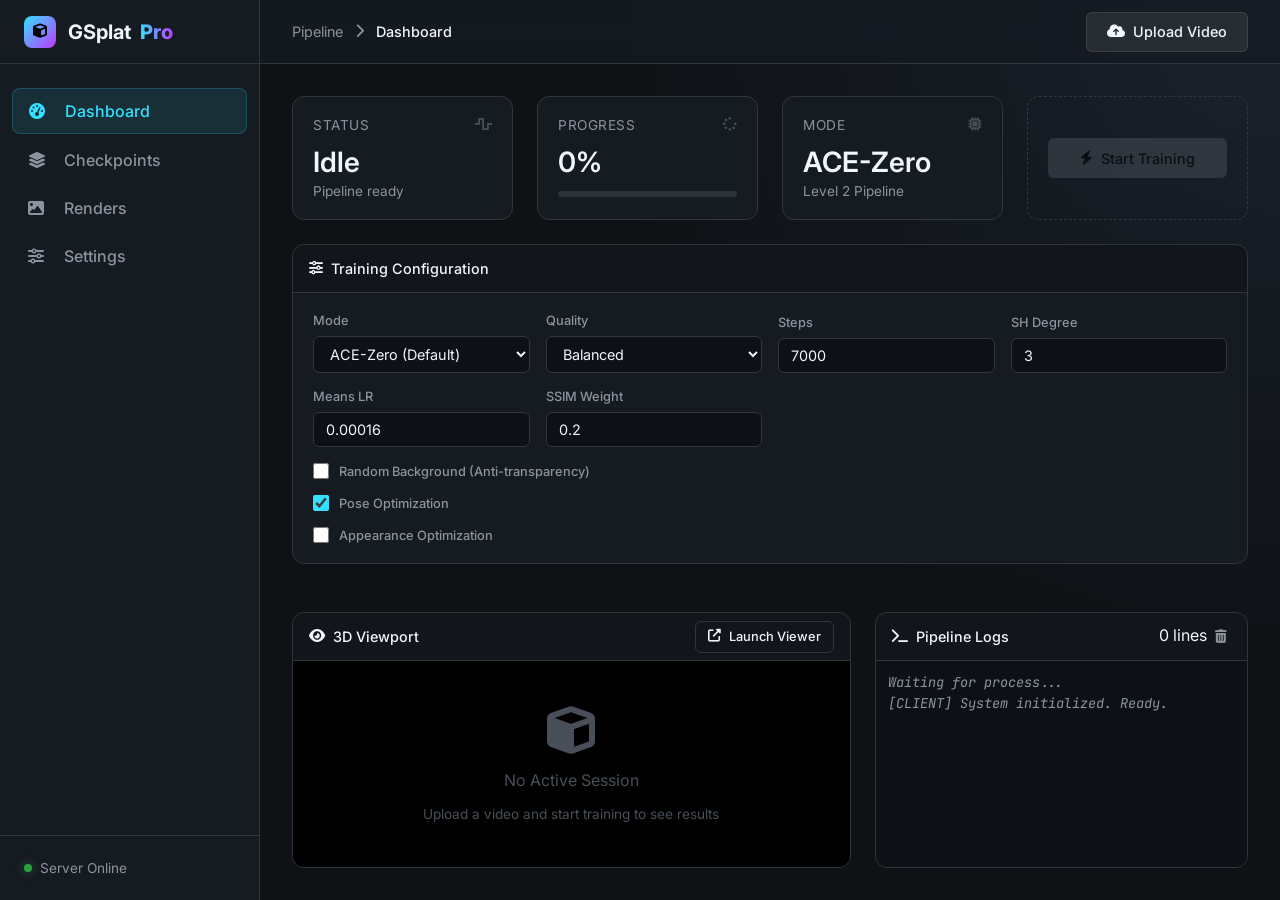
==== hypersplat/services/api/static/index.html @ ebabf1d0 "feat: add hypersplat beta genvs and dashboard" ====
<!DOCTYPE html>
<html lang="en">

<head>
    <meta charset="UTF-8">
    <meta name="viewport" content="width=device-width, initial-scale=1.0">
    <title>GSplat Pro | Advanced 3D Pipeline</title>

    <!-- Fonts -->
    <link rel="preconnect" href="https://fonts.googleapis.com">
    <link rel="preconnect" href="https://fonts.gstatic.com" crossorigin>
    <link
        href="https://fonts.googleapis.com/css2?family=Inter:wght@300;400;500;600;700&family=JetBrains+Mono:wght@400;500&display=swap"
        rel="stylesheet">

    <!-- Icons -->
    <link rel="stylesheet" href="https://cdnjs.cloudflare.com/ajax/libs/font-awesome/6.4.0/css/all.min.css">

    <!-- Styles -->
    <link rel="stylesheet" href="style.css">
    <link rel="stylesheet" href="style_settings.css">
</head>

<body>
    <div class="app-container">
        <!-- Sidebar Navigation -->
        <aside class="sidebar">
            <div class="brand">
                <div class="icon-wrapper">
                    <i class="fa-solid fa-cube"></i>
                </div>
                <span>GSplat <span class="highlight">Pro</span></span>
            </div>

            <nav class="nav-menu">
                <div class="nav-item active" data-tab="dashboard">
                    <i class="fa-solid fa-gauge-high"></i>
                    <span>Dashboard</span>
                </div>
                <div class="nav-item" data-tab="checkpoints">
                    <i class="fa-solid fa-layer-group"></i>
                    <span>Checkpoints</span>
                </div>
                <div class="nav-item" data-tab="renders">
                    <i class="fa-solid fa-image"></i>
                    <span>Renders</span>
                </div>
                <div class="nav-item" data-tab="settings">
                    <i class="fa-solid fa-sliders"></i>
                    <span>Settings</span>
                </div>
            </nav>

            <div class="sidebar-footer">
                <div class="server-status">
                    <div class="status-indicator online"></div>
                    <span>Server Online</span>
                </div>
            </div>
        </aside>

        <!-- Main Content -->
        <main class="main-content">
            <!-- Header -->
            <header class="top-bar">
                <div class="breadcrumbs">
                    <span class="crumb-root">Pipeline</span>
                    <i class="fa-solid fa-chevron-right"></i>
                    <span class="crumb-current activity-name">Dashboard</span>
                </div>
                <div class="actions">
                    <button id="upload-btn" class="btn btn-secondary">
                        <i class="fa-solid fa-cloud-arrow-up"></i> Upload Video
                    </button>
                    <input type="file" id="video-upload" hidden accept="video/*">
                </div>
            </header>

            <!-- Content Area -->
            <div class="content-wrapper">

                <!-- Status Cards -->
                <div class="kpi-grid">
                    <div class="kpi-card" id="status-card">
                        <div class="card-header">
                            <span class="label">Status</span>
                            <i class="fa-solid fa-wave-square icon"></i>
                        </div>
                        <div class="value" id="status-value">Idle</div>
                        <div class="subtext">Pipeline ready</div>
                    </div>

                    <div class="kpi-card">
                        <div class="card-header">
                            <span class="label">Progress</span>
                            <i class="fa-solid fa-spinner icon"></i>
                        </div>
                        <div class="value" id="progress-value">0%</div>
                        <div class="progress-bar-container">
                            <div class="progress-bar" id="progress-bar-fill"></div>
                        </div>
                    </div>

                    <div class="kpi-card">
                        <div class="card-header">
                            <span class="label">Mode</span>
                            <i class="fa-solid fa-microchip icon"></i>
                        </div>
                        <div class="value" id="mode-value">ACE-Zero</div>
                        <div class="subtext">Level 2 Pipeline</div>
                    </div>

                    <div class="kpi-card action-card">
                        <button id="train-btn" class="btn btn-primary full-width" disabled>
                            <i class="fa-solid fa-bolt"></i> Start Training
                        </button>
                        <button id="stop-btn" class="btn btn-danger full-width hidden">
                            <i class="fa-solid fa-stop"></i> Stop
                        </button>
                    </div>
                </div>

                <!-- Training Configuration Panel -->
                <div class="panel settings-panel">
                    <div class="panel-header">
                        <div class="title">
                            <i class="fa-solid fa-sliders"></i> Training Configuration
                        </div>
                    </div>
                    <div class="panel-body settings-grid">
                        <div class="form-group">
                            <label>Mode</label>
                            <select id="mode-select">
                                <option value="ace_zero">ACE-Zero (Default)</option>
                                <option value="simple">Simple</option>
                                <option value="chunked">Chunked</option>
                            </select>
                        </div>
                        <div class="form-group">
                            <label>Quality</label>
                            <select id="quality-mode">
                                <option value="fast">Fast</option>
                                <option value="balanced" selected>Balanced</option>
                                <option value="quality">Quality</option>
                            </select>
                        </div>
                        <div class="form-group">
                            <label>Steps</label>
                            <input type="number" id="max-steps" value="7000">
                        </div>
                        <div class="form-group">
                            <label>SH Degree</label>
                            <input type="number" id="sh-degree" value="3" min="0" max="4">
                        </div>
                        <div class="form-group">
                            <label>Means LR</label>
                            <input type="number" id="means-lr" value="0.00016" step="0.00001">
                        </div>
                        <div class="form-group">
                            <label>SSIM Weight</label>
                            <input type="number" id="ssim-lambda" value="0.2" step="0.1">
                        </div>
                        <div class="form-group full-width">
                            <label class="checkbox-label">
                                <input type="checkbox" id="random-bkgd"> Random Background (Anti-transparency)
                            </label>
                        </div>
                        <div class="form-group full-width">
                            <label class="checkbox-label">
                                <input type="checkbox" id="pose-opt" checked> Pose Optimization
                            </label>
                        </div>
                        <div class="form-group full-width">
                            <label class="checkbox-label">
                                <input type="checkbox" id="app-opt"> Appearance Optimization
                            </label>
                        </div>
                    </div>
                </div>

                <!-- Split View: Visualizer & Terminal -->
                <div class="split-view">
                    <!-- Visualizer -->
                    <div class="panel visualizer-panel">
                        <div class="panel-header">
                            <div class="title">
                                <i class="fa-solid fa-eye"></i> 3D Viewport
                            </div>
                            <div class="controls">
                                <button id="launch-viewer-btn" class="btn btn-sm btn-outline">
                                    <i class="fa-solid fa-external-link-alt"></i> Launch Viewer
                                </button>
                            </div>
                        </div>
                        <div class="panel-body video-container">
                            <div id="placeholder-view" class="placeholder">
                                <i class="fa-solid fa-cube fa-3x"></i>
                                <p>No Active Session</p>
                                <span class="hint">Upload a video and start training to see results</span>
                            </div>
                            <iframe id="viewer-frame" src="" frameborder="0" class="hidden"></iframe>
                        </div>
                    </div>

                    <!-- Terminal -->
                    <div class="panel terminal-panel">
                        <div class="panel-header">
                            <div class="title">
                                <i class="fa-solid fa-terminal"></i> Pipeline Logs
                            </div>
                            <div class="controls">
                                <span class="badge" id="log-count">0 lines</span>
                                <button id="clear-logs-btn" class="btn-icon" title="Clear Logs">
                                    <i class="fa-solid fa-trash-can"></i>
                                </button>
                            </div>
                        </div>
                        <div class="panel-body terminal-body" id="terminal-output">
                            <div class="log-line system">Waiting for process...</div>
                        </div>
                    </div>
                </div>

            </div>
        </main>
    </div>

    <!-- Scripts -->
    <script src="script.js"></script>
</body>

</html>
---- hypersplat/services/api/static/style.css ----
/* 
 * GSplat Pro Design System 
 * Theme: Premium Dark Mode with Neon Accents
 */

:root {
    /* Colors */
    --bg-dark: #0f1115;
    --bg-panel: #161b22;
    --bg-header: #161b22cc; /* Transparent for blur */
    
    --text-primary: #f0f6fc;
    --text-secondary: #8b949e;
    --text-muted: #484f58;

    --accent-primary: #33e0ff;  /* Cyan Neon */
    --accent-secondary: #bc3bff; /* Purple Neon */
    --accent-success: #2ea043;
    --accent-danger: #da3633;
    --accent-warning: #d29922;

    --border-color: #30363d;
    --border-highlight: #58a6ff;

    /* Metrics */
    --sidebar-width: 260px;
    --header-height: 64px;
    --border-radius: 12px;
    --transition-speed: 0.2s;
}

* {
    box-sizing: border-box;
    margin: 0;
    padding: 0;
}

body {
    font-family: 'Inter', system-ui, -apple-system, sans-serif;
    background-color: var(--bg-dark);
    color: var(--text-primary);
    overflow: hidden; /* App-like feel */
    height: 100vh;
}

/* Layout */
.app-container {
    display: flex;
    height: 100%;
}

/* Sidebar */
.sidebar {
    width: var(--sidebar-width);
    background-color: var(--bg-panel);
    border-right: 1px solid var(--border-color);
    display: flex;
    flex-direction: column;
    z-index: 10;
}

.brand {
    height: var(--header-height);
    display: flex;
    align-items: center;
    padding: 0 24px;
    font-weight: 700;
    font-size: 1.25rem;
    color: var(--text-primary);
    border-bottom: 1px solid var(--border-color);
}

.brand .icon-wrapper {
    width: 32px;
    height: 32px;
    background: linear-gradient(135deg, var(--accent-primary), var(--accent-secondary));
    border-radius: 8px;
    display: flex;
    align-items: center;
    justify-content: center;
    margin-right: 12px;
    color: #000;
    font-size: 0.9rem;
}

.brand .highlight {
    background: linear-gradient(90deg, var(--accent-primary), var(--accent-secondary));
    -webkit-background-clip: text;
    -webkit-text-fill-color: transparent;
    margin-left: 4px;
    font-weight: 800;
}

.nav-menu {
    padding: 24px 12px;
    flex: 1;
}

.nav-item {
    display: flex;
    align-items: center;
    padding: 12px 16px;
    border-radius: 8px;
    color: var(--text-secondary);
    cursor: pointer;
    transition: all var(--transition-speed);
    margin-bottom: 4px;
    font-weight: 500;
}

.nav-item i {
    width: 24px;
    margin-right: 12px;
}

.nav-item:hover {
    background-color: rgba(255, 255, 255, 0.04);
    color: var(--text-primary);
}

.nav-item.active {
    background: rgba(51, 224, 255, 0.1); /* Low opacity cyan */
    color: var(--accent-primary);
    border: 1px solid rgba(51, 224, 255, 0.2);
}

.sidebar-footer {
    padding: 24px;
    border-top: 1px solid var(--border-color);
}

.server-status {
    display: flex;
    align-items: center;
    font-size: 0.85rem;
    color: var(--text-secondary);
}

.status-indicator {
    width: 8px;
    height: 8px;
    border-radius: 50%;
    margin-right: 8px;
}

.status-indicator.online {
    background-color: var(--accent-success);
    box-shadow: 0 0 8px rgba(46, 160, 67, 0.5);
}

/* Main Content */
.main-content {
    flex: 1;
    display: flex;
    flex-direction: column;
    overflow: hidden;
    background: radial-gradient(circle at top right, #1a222c 0%, var(--bg-dark) 50%);
}

.top-bar {
    height: var(--header-height);
    display: flex;
    align-items: center;
    justify-content: space-between;
    padding: 0 32px;
    border-bottom: 1px solid var(--border-color);
    background-color: var(--bg-header);
    backdrop-filter: blur(12px);
}

.breadcrumbs {
    display: flex;
    align-items: center;
    gap: 12px;
    color: var(--text-secondary);
    font-size: 0.9rem;
}

.crumb-current {
    color: var(--text-primary);
    font-weight: 500;
}

.content-wrapper {
    flex: 1;
    padding: 32px;
    overflow-y: auto;
    display: flex;
    flex-direction: column;
    gap: 24px;
}

/* KPI Cards */
.kpi-grid {
    display: grid;
    grid-template-columns: repeat(4, 1fr);
    gap: 24px;
}

.kpi-card {
    background-color: var(--bg-panel);
    border: 1px solid var(--border-color);
    border-radius: var(--border-radius);
    padding: 20px;
    display: flex;
    flex-direction: column;
    position: relative;
    overflow: hidden;
}

.kpi-card::before {
    content: '';
    position: absolute;
    top: 0;
    left: 0;
    width: 100%;
    height: 2px;
    background: linear-gradient(90deg, var(--accent-primary), transparent);
    opacity: 0;
    transition: opacity 0.3s;
}

.kpi-card:hover::before {
    opacity: 1;
}

.card-header {
    display: flex;
    justify-content: space-between;
    align-items: center;
    margin-bottom: 12px;
    color: var(--text-secondary);
    font-size: 0.85rem;
    text-transform: uppercase;
    letter-spacing: 0.5px;
}

.card-header .icon {
    color: var(--text-muted);
}

.kpi-card .value {
    font-size: 1.75rem;
    font-weight: 600;
    color: var(--text-primary);
    margin-bottom: 4px;
}

.kpi-card .subtext {
    font-size: 0.85rem;
    color: var(--text-secondary);
}

.action-card {
    justify-content: center;
    align-items: center;
    border: 1px dashed var(--border-color);
    background: transparent;
}

/* Progress Bar */
.progress-bar-container {
    width: 100%;
    height: 6px;
    background-color: rgba(255, 255, 255, 0.1);
    border-radius: 3px;
    overflow: hidden;
    margin-top: 8px;
}

.progress-bar {
    height: 100%;
    background: linear-gradient(90deg, var(--accent-primary), var(--accent-secondary));
    width: 0%;
    transition: width 0.3s ease;
}

/* Split View */
.split-view {
    display: flex;
    flex: 1;
    gap: 24px;
    min-height: 0; /* Important for nested flex scroll */
}

.panel {
    background-color: var(--bg-panel);
    border: 1px solid var(--border-color);
    border-radius: var(--border-radius);
    display: flex;
    flex-direction: column;
    overflow: hidden;
}

.panel-header {
    height: 48px;
    padding: 0 16px;
    background-color: rgba(0, 0, 0, 0.2);
    border-bottom: 1px solid var(--border-color);
    display: flex;
    align-items: center;
    justify-content: space-between;
}

.panel-header .title {
    font-weight: 500;
    font-size: 0.9rem;
    display: flex;
    align-items: center;
    gap: 8px;
}

.panel-body {
    flex: 1;
    position: relative;
    overflow: hidden;
}

/* Visualizer Specifics */
.visualizer-panel {
    flex: 3;
}

.video-container {
    background-color: #000;
}

.placeholder {
    width: 100%;
    height: 100%;
    display: flex;
    flex-direction: column;
    align-items: center;
    justify-content: center;
    color: var(--text-muted);
    gap: 16px;
}

.placeholder .hint {
    font-size: 0.85rem;
    color: var(--text-muted);
}

iframe {
    width: 100%;
    height: 100%;
    border: none;
}

/* Terminal Specifics */
.terminal-panel {
    flex: 2;
    display: flex;
    flex-direction: column;
}

.terminal-body {
    background-color: #0d1117;
    padding: 12px;
    font-family: 'JetBrains Mono', monospace;
    font-size: 0.85rem;
    overflow-y: auto;
    color: #c9d1d9;
}

.log-line {
    margin-bottom: 2px;
    line-height: 1.4;
    word-break: break-all;
}

.log-line.system { color: var(--text-secondary); font-style: italic; }
.log-line.error { color: var(--accent-danger); }
.log-line.info { color: var(--accent-primary); }
.log-line.success { color: var(--accent-success); }

/* Buttons */
.btn {
    padding: 0 20px;
    height: 40px;
    border-radius: 6px;
    border: none;
    font-weight: 500;
    cursor: pointer;
    display: inline-flex;
    align-items: center;
    justify-content: center;
    gap: 8px;
    transition: all 0.2s;
    font-family: 'Inter', sans-serif;
    font-size: 0.9rem;
}

.btn-primary {
    background: linear-gradient(135deg, var(--accent-primary), #2aacff);
    color: #000;
    box-shadow: 0 4px 12px rgba(51, 224, 255, 0.3);
}

.btn-primary:hover:not(:disabled) {
    box-shadow: 0 6px 16px rgba(51, 224, 255, 0.4);
    transform: translateY(-1px);
}

.btn-primary:disabled {
    opacity: 0.5;
    cursor: not-allowed;
    background: var(--text-muted);
    box-shadow: none;
}

.btn-secondary {
    background-color: rgba(255, 255, 255, 0.08);
    color: var(--text-primary);
    border: 1px solid rgba(255, 255, 255, 0.1);
}

.btn-secondary:hover {
    background-color: rgba(255, 255, 255, 0.12);
}

.btn-outline {
    background: transparent;
    border: 1px solid var(--border-color);
    color: var(--text-primary);
}

.btn-outline:hover {
    border-color: var(--accent-primary);
    color: var(--accent-primary);
}

.btn-danger {
    background-color: rgba(218, 54, 51, 0.1);
    color: var(--accent-danger);
    border: 1px solid rgba(218, 54, 51, 0.3);
}

.btn-danger:hover {
    background-color: rgba(218, 54, 51, 0.2);
}

.btn-sm {
    height: 32px;
    font-size: 0.8rem;
    padding: 0 12px;
}

.btn-icon {
    background: transparent;
    border: none;
    color: var(--text-secondary);
    cursor: pointer;
    padding: 4px;
}

.btn-icon:hover {
    color: var(--text-primary);
}

.hidden {
    display: none !important;
}

.full-width {
    width: 100%;
}

/* Scrollbar */
::-webkit-scrollbar {
    width: 8px;
    height: 8px;
}

::-webkit-scrollbar-track {
    background: transparent;
}

::-webkit-scrollbar-thumb {
    background: #30363d;
    border-radius: 4px;
}

::-webkit-scrollbar-thumb:hover {
    background: #484f58;
}
---- hypersplat/services/api/static/style_settings.css ----
/* ... existing styles ... */

/* Settings Panel */
.settings-panel {
    margin-bottom: 24px;
    flex-shrink: 0;
}

.settings-grid {
    padding: 20px;
    display: grid;
    grid-template-columns: repeat(auto-fill, minmax(200px, 1fr));
    gap: 16px;
    align-items: end;
}

.form-group {
    display: flex;
    flex-direction: column;
    gap: 8px;
}

.form-group label {
    font-size: 0.8rem;
    color: var(--text-secondary);
    font-weight: 500;
}

.form-group input[type="number"],
.form-group input[type="text"],
.form-group select {
    background-color: #0d1117;
    border: 1px solid var(--border-color);
    border-radius: 6px;
    padding: 8px 12px;
    color: var(--text-primary);
    font-family: 'Inter', sans-serif;
    font-size: 0.9rem;
    width: 100%;
    outline: none;
    transition: border-color 0.2s;
}

.form-group input:focus,
.form-group select:focus {
    border-color: var(--accent-primary);
}

.form-group.full-width {
    grid-column: 1 / -1;
}

.checkbox-label {
    display: flex;
    align-items: center;
    gap: 10px;
    cursor: pointer;
    color: var(--text-primary);
    font-size: 0.9rem;
    user-select: none;
}

.checkbox-label input[type="checkbox"] {
    width: 16px;
    height: 16px;
    accent-color: var(--accent-primary);
    background-color: #0d1117;
    border: 1px solid var(--border-color);
    cursor: pointer;
}
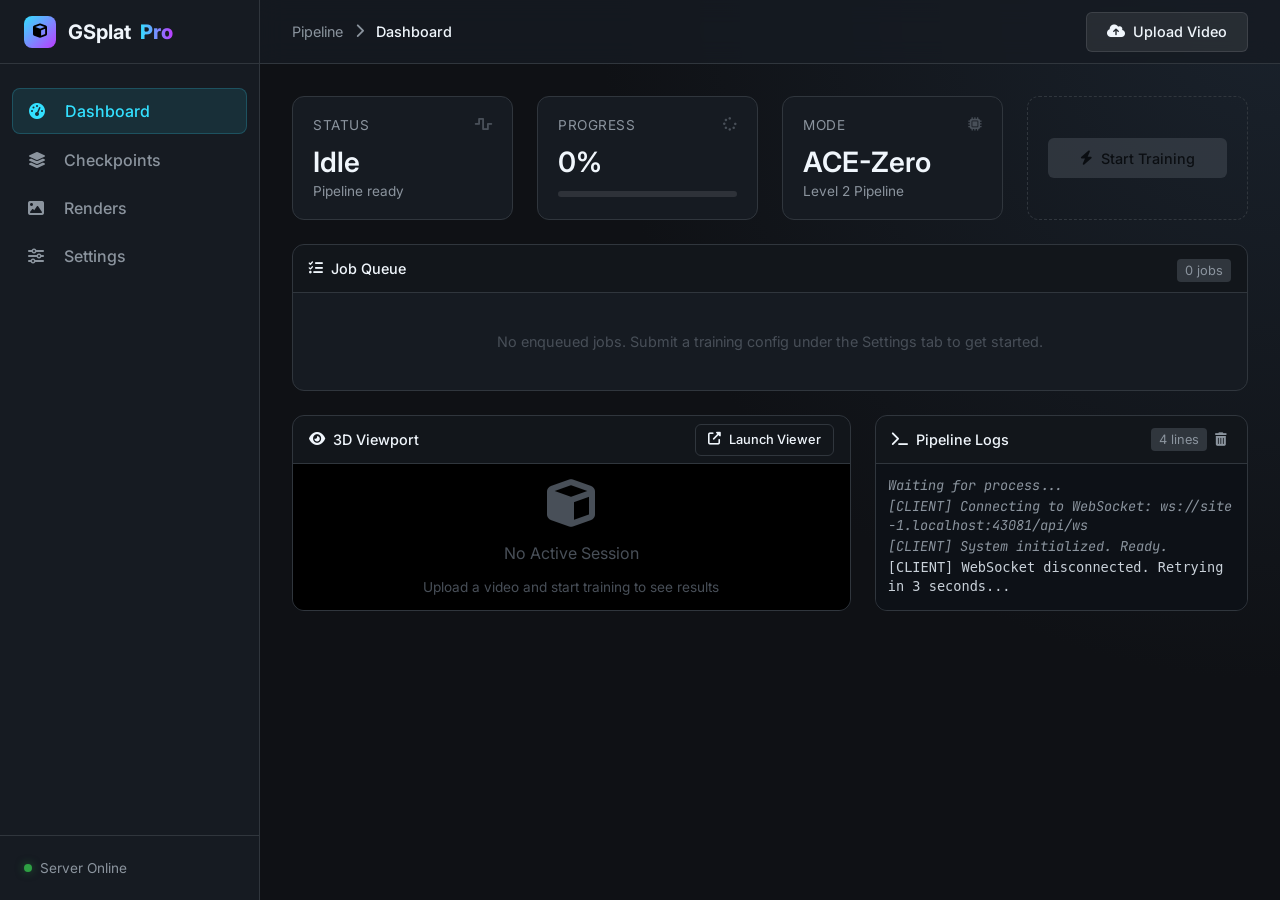
==== commit 902d11fc: "feat: optimize ACE Zero pipeline for pose refinement and set up novel view genration training piplin" ====
--- a/hypersplat/services/api/static/index.html
+++ b/hypersplat/services/api/static/index.html
@@ -79,144 +79,247 @@
             <!-- Content Area -->
             <div class="content-wrapper">
 
-                <!-- Status Cards -->
-                <div class="kpi-grid">
-                    <div class="kpi-card" id="status-card">
-                        <div class="card-header">
-                            <span class="label">Status</span>
-                            <i class="fa-solid fa-wave-square icon"></i>
-                        </div>
-                        <div class="value" id="status-value">Idle</div>
-                        <div class="subtext">Pipeline ready</div>
-                    </div>
-
-                    <div class="kpi-card">
-                        <div class="card-header">
-                            <span class="label">Progress</span>
-                            <i class="fa-solid fa-spinner icon"></i>
-                        </div>
-                        <div class="value" id="progress-value">0%</div>
-                        <div class="progress-bar-container">
-                            <div class="progress-bar" id="progress-bar-fill"></div>
-                        </div>
-                    </div>
-
-                    <div class="kpi-card">
-                        <div class="card-header">
-                            <span class="label">Mode</span>
-                            <i class="fa-solid fa-microchip icon"></i>
-                        </div>
-                        <div class="value" id="mode-value">ACE-Zero</div>
-                        <div class="subtext">Level 2 Pipeline</div>
-                    </div>
-
-                    <div class="kpi-card action-card">
-                        <button id="train-btn" class="btn btn-primary full-width" disabled>
-                            <i class="fa-solid fa-bolt"></i> Start Training
-                        </button>
-                        <button id="stop-btn" class="btn btn-danger full-width hidden">
-                            <i class="fa-solid fa-stop"></i> Stop
-                        </button>
-                    </div>
-                </div>
-
-                <!-- Training Configuration Panel -->
-                <div class="panel settings-panel">
-                    <div class="panel-header">
-                        <div class="title">
-                            <i class="fa-solid fa-sliders"></i> Training Configuration
-                        </div>
-                    </div>
-                    <div class="panel-body settings-grid">
-                        <div class="form-group">
-                            <label>Mode</label>
-                            <select id="mode-select">
-                                <option value="ace_zero">ACE-Zero (Default)</option>
-                                <option value="simple">Simple</option>
-                                <option value="chunked">Chunked</option>
-                            </select>
-                        </div>
-                        <div class="form-group">
-                            <label>Quality</label>
-                            <select id="quality-mode">
-                                <option value="fast">Fast</option>
-                                <option value="balanced" selected>Balanced</option>
-                                <option value="quality">Quality</option>
-                            </select>
-                        </div>
-                        <div class="form-group">
-                            <label>Steps</label>
-                            <input type="number" id="max-steps" value="7000">
-                        </div>
-                        <div class="form-group">
-                            <label>SH Degree</label>
-                            <input type="number" id="sh-degree" value="3" min="0" max="4">
-                        </div>
-                        <div class="form-group">
-                            <label>Means LR</label>
-                            <input type="number" id="means-lr" value="0.00016" step="0.00001">
-                        </div>
-                        <div class="form-group">
-                            <label>SSIM Weight</label>
-                            <input type="number" id="ssim-lambda" value="0.2" step="0.1">
-                        </div>
-                        <div class="form-group full-width">
-                            <label class="checkbox-label">
-                                <input type="checkbox" id="random-bkgd"> Random Background (Anti-transparency)
-                            </label>
-                        </div>
-                        <div class="form-group full-width">
-                            <label class="checkbox-label">
-                                <input type="checkbox" id="pose-opt" checked> Pose Optimization
-                            </label>
-                        </div>
-                        <div class="form-group full-width">
-                            <label class="checkbox-label">
-                                <input type="checkbox" id="app-opt"> Appearance Optimization
-                            </label>
-                        </div>
-                    </div>
-                </div>
-
-                <!-- Split View: Visualizer & Terminal -->
-                <div class="split-view">
-                    <!-- Visualizer -->
-                    <div class="panel visualizer-panel">
+                <!-- Dashboard Tab -->
+                <div id="tab-dashboard" class="tab-section">
+                    <!-- Status Cards -->
+                    <div class="kpi-grid">
+                        <div class="kpi-card" id="status-card">
+                            <div class="card-header">
+                                <span class="label">Status</span>
+                                <i class="fa-solid fa-wave-square icon"></i>
+                            </div>
+                            <div class="value" id="status-value">Idle</div>
+                            <div class="subtext">Pipeline ready</div>
+                        </div>
+
+                        <div class="kpi-card">
+                            <div class="card-header">
+                                <span class="label">Progress</span>
+                                <i class="fa-solid fa-spinner icon"></i>
+                            </div>
+                            <div class="value" id="progress-value">0%</div>
+                            <div class="progress-bar-container">
+                                <div class="progress-bar" id="progress-bar-fill"></div>
+                            </div>
+                        </div>
+
+                        <div class="kpi-card">
+                            <div class="card-header">
+                                <span class="label">Mode</span>
+                                <i class="fa-solid fa-microchip icon"></i>
+                            </div>
+                            <div class="value" id="mode-value">ACE-Zero</div>
+                            <div class="subtext">Level 2 Pipeline</div>
+                        </div>
+
+                        <div class="kpi-card action-card">
+                            <button id="train-btn" class="btn btn-primary full-width" disabled>
+                                <i class="fa-solid fa-bolt"></i> Start Training
+                            </button>
+                            <button id="stop-btn" class="btn btn-danger full-width hidden">
+                                <i class="fa-solid fa-stop"></i> Stop
+                            </button>
+                        </div>
+                    </div>
+
+                    <!-- Job Queue Panel -->
+                    <div class="panel queue-panel" style="margin-top: 24px;">
                         <div class="panel-header">
                             <div class="title">
-                                <i class="fa-solid fa-eye"></i> 3D Viewport
+                                <i class="fa-solid fa-list-check"></i> Job Queue
                             </div>
                             <div class="controls">
-                                <button id="launch-viewer-btn" class="btn btn-sm btn-outline">
-                                    <i class="fa-solid fa-external-link-alt"></i> Launch Viewer
-                                </button>
-                            </div>
-                        </div>
-                        <div class="panel-body video-container">
-                            <div id="placeholder-view" class="placeholder">
-                                <i class="fa-solid fa-cube fa-3x"></i>
-                                <p>No Active Session</p>
-                                <span class="hint">Upload a video and start training to see results</span>
-                            </div>
-                            <iframe id="viewer-frame" src="" frameborder="0" class="hidden"></iframe>
-                        </div>
-                    </div>
-
-                    <!-- Terminal -->
-                    <div class="panel terminal-panel">
+                                <span class="badge" id="queue-count">0 jobs</span>
+                            </div>
+                        </div>
+                        <div class="panel-body">
+                            <div class="queue-list" id="queue-list">
+                                <div class="queue-empty">
+                                    <p>No enqueued jobs. Submit a training config under the Settings tab to get started.</p>
+                                </div>
+                            </div>
+                        </div>
+                    </div>
+
+                    <!-- Split View: Visualizer & Terminal -->
+                    <div class="split-view" style="margin-top: 24px;">
+                        <!-- Visualizer -->
+                        <div class="panel visualizer-panel">
+                            <div class="panel-header">
+                                <div class="title">
+                                    <i class="fa-solid fa-eye"></i> 3D Viewport
+                                </div>
+                                <div class="controls">
+                                    <button id="launch-viewer-btn" class="btn btn-sm btn-outline">
+                                        <i class="fa-solid fa-external-link-alt"></i> Launch Viewer
+                                    </button>
+                                </div>
+                            </div>
+                            <div class="panel-body video-container">
+                                <div id="placeholder-view" class="placeholder">
+                                    <i class="fa-solid fa-cube fa-3x"></i>
+                                    <p>No Active Session</p>
+                                    <span class="hint">Upload a video and start training to see results</span>
+                                </div>
+                                <iframe id="viewer-frame" src="" frameborder="0" class="hidden"></iframe>
+                            </div>
+                        </div>
+
+                        <!-- Terminal -->
+                        <div class="panel terminal-panel">
+                            <div class="panel-header">
+                                <div class="title">
+                                    <i class="fa-solid fa-terminal"></i> Pipeline Logs
+                                </div>
+                                <div class="controls">
+                                    <span class="badge" id="log-count">0 lines</span>
+                                    <button id="clear-logs-btn" class="btn-icon" title="Clear Logs">
+                                        <i class="fa-solid fa-trash-can"></i>
+                                    </button>
+                                </div>
+                            </div>
+                            <div class="panel-body terminal-body" id="terminal-output">
+                                <div class="log-line system">Waiting for process...</div>
+                            </div>
+                        </div>
+                    </div>
+                </div>
+
+                <!-- Checkpoints Tab -->
+                <div id="tab-checkpoints" class="tab-section hidden">
+                    <div class="panel">
                         <div class="panel-header">
                             <div class="title">
-                                <i class="fa-solid fa-terminal"></i> Pipeline Logs
+                                <i class="fa-solid fa-layer-group"></i> Saved Checkpoints
                             </div>
                             <div class="controls">
-                                <span class="badge" id="log-count">0 lines</span>
-                                <button id="clear-logs-btn" class="btn-icon" title="Clear Logs">
-                                    <i class="fa-solid fa-trash-can"></i>
+                                <button id="refresh-checkpoints-btn" class="btn btn-sm btn-outline">
+                                    <i class="fa-solid fa-arrows-rotate"></i> Refresh
                                 </button>
                             </div>
                         </div>
-                        <div class="panel-body terminal-body" id="terminal-output">
-                            <div class="log-line system">Waiting for process...</div>
+                        <div class="panel-body" style="overflow-y: auto; padding: 16px;">
+                            <table class="data-table">
+                                <thead>
+                                    <tr>
+                                        <th>Name</th>
+                                        <th>Size</th>
+                                        <th>Relative Path</th>
+                                        <th style="text-align: right;">Actions</th>
+                                    </tr>
+                                </thead>
+                                <tbody id="checkpoints-list">
+                                    <tr>
+                                        <td colspan="4" class="text-center">Loading checkpoints...</td>
+                                    </tr>
+                                </tbody>
+                            </table>
+                        </div>
+                    </div>
+                </div>
+
+                <!-- Renders Tab -->
+                <div id="tab-renders" class="tab-section hidden">
+                    <div class="panel">
+                        <div class="panel-header">
+                            <div class="title">
+                                <i class="fa-solid fa-image"></i> Render Gallery
+                            </div>
+                            <div class="controls">
+                                <button id="refresh-renders-btn" class="btn btn-sm btn-outline">
+                                    <i class="fa-solid fa-arrows-rotate"></i> Refresh
+                                </button>
+                            </div>
+                        </div>
+                        <div class="panel-body" style="overflow-y: auto;">
+                            <div id="renders-grid" class="renders-grid">
+                                <div class="text-center" style="grid-column: 1 / -1; padding: 32px; color: var(--text-secondary);">
+                                    Loading renders...
+                                </div>
+                            </div>
+                        </div>
+                    </div>
+                </div>
+
+                <!-- Settings Tab -->
+                <div id="tab-settings" class="tab-section hidden">
+                    <!-- Training Configuration Panel -->
+                    <div class="panel settings-panel">
+                        <div class="panel-header">
+                            <div class="title">
+                                <i class="fa-solid fa-sliders"></i> Training Configuration
+                            </div>
+                        </div>
+                        <div class="panel-body settings-grid">
+                            <div class="form-group">
+                                <label>Mode</label>
+                                <select id="mode-select">
+                                    <option value="ace_zero">ACE-Zero (Default)</option>
+                                    <option value="simple">Simple</option>
+                                    <option value="chunked">Chunked</option>
+                                </select>
+                            </div>
+                            <div class="form-group">
+                                <label>Quality</label>
+                                <select id="quality-mode">
+                                    <option value="fast">Fast</option>
+                                    <option value="balanced" selected>Balanced</option>
+                                    <option value="quality">Quality</option>
+                                </select>
+                            </div>
+                            <div class="form-group">
+                                <label>Steps</label>
+                                <input type="number" id="max-steps" value="7000">
+                            </div>
+                            <div class="form-group row-group">
+                                <div class="col">
+                                    <label>FPS</label>
+                                    <input type="number" id="fps" value="2.0" step="0.5">
+                                </div>
+                                <div class="col">
+                                    <label>Downsample (Data Factor)</label>
+                                    <input type="number" id="data-factor" value="2" min="1" max="8">
+                                </div>
+                            </div>
+                            <div class="form-group">
+                                <label>Depth Model</label>
+                                <select id="depth-model">
+                                    <option value="depth_anything">Depth Anything (Default)</option>
+                                    <option value="zoedepth">ZoeDepth</option>
+                                </select>
+                            </div>
+                            <div class="form-group">
+                                <label>SH Degree</label>
+                                <input type="number" id="sh-degree" value="3" min="0" max="4">
+                            </div>
+                            <div class="form-group">
+                                <label>Means LR</label>
+                                <input type="number" id="means-lr" value="0.00016" step="0.00001">
+                            </div>
+                            <div class="form-group">
+                                <label>SSIM Weight</label>
+                                <input type="number" id="ssim-lambda" value="0.2" step="0.1">
+                            </div>
+                            <div class="form-group full-width">
+                                <label class="checkbox-label">
+                                    <input type="checkbox" id="random-bkgd"> Random Background (Anti-transparency)
+                                </label>
+                            </div>
+                            <div class="form-group full-width">
+                                <label class="checkbox-label">
+                                    <input type="checkbox" id="pose-opt" checked> Pose Optimization
+                                </label>
+                            </div>
+                            <div class="form-group full-width">
+                                <label class="checkbox-label">
+                                    <input type="checkbox" id="app-opt"> Appearance Optimization
+                                </label>
+                            </div>
+                            <div class="form-group full-width" style="border-top: 1px solid var(--border-color); padding-top: 12px; margin-top: 4px;">
+                                <label class="checkbox-label">
+                                    <input type="checkbox" id="skip-ace"> Skip Step 1 (Use Existing Poses)
+                                </label>
+                            </div>
                         </div>
                     </div>
                 </div>
--- a/hypersplat/services/api/static/style.css
+++ b/hypersplat/services/api/static/style.css
@@ -484,3 +484,189 @@
 ::-webkit-scrollbar-thumb:hover {
     background: #484f58;
 }
+
+/* Job Queue styling */
+.queue-panel {
+    background-color: var(--bg-panel);
+    border: 1px solid var(--border-color);
+    border-radius: var(--border-radius);
+    display: flex;
+    flex-direction: column;
+    overflow: hidden;
+}
+
+.queue-list {
+    display: flex;
+    flex-direction: column;
+    max-height: 220px;
+    overflow-y: auto;
+    padding: 16px;
+    gap: 8px;
+}
+
+.queue-empty {
+    padding: 24px;
+    text-align: center;
+    color: var(--text-muted);
+    font-size: 0.9rem;
+}
+
+.queue-item {
+    display: flex;
+    align-items: center;
+    justify-content: space-between;
+    padding: 12px 16px;
+    background-color: rgba(255, 255, 255, 0.02);
+    border: 1px solid var(--border-color);
+    border-radius: 6px;
+    cursor: pointer;
+    transition: all var(--transition-speed);
+}
+
+.queue-item:hover {
+    background-color: rgba(255, 255, 255, 0.05);
+    border-color: var(--text-muted);
+}
+
+.queue-item.active {
+    border-color: var(--accent-primary);
+    background-color: rgba(51, 224, 255, 0.05);
+}
+
+.queue-item-meta {
+    display: flex;
+    flex-direction: column;
+    gap: 4px;
+    flex: 1;
+}
+
+.queue-item-title {
+    font-size: 0.9rem;
+    font-weight: 500;
+    color: var(--text-primary);
+    display: flex;
+    align-items: center;
+    gap: 8px;
+}
+
+.queue-item-sub {
+    font-size: 0.8rem;
+    color: var(--text-secondary);
+    display: flex;
+    align-items: center;
+    gap: 12px;
+}
+
+.queue-item-actions {
+    display: flex;
+    align-items: center;
+    gap: 8px;
+}
+
+/* Badges */
+.badge-status {
+    padding: 4px 8px;
+    border-radius: 4px;
+    font-size: 0.75rem;
+    font-weight: 600;
+    text-transform: uppercase;
+}
+
+.badge-queued { background-color: rgba(139, 148, 158, 0.15); color: var(--text-secondary); }
+.badge-running { background-color: rgba(51, 224, 255, 0.15); color: var(--accent-primary); }
+.badge-processing { background-color: rgba(188, 59, 255, 0.15); color: var(--accent-secondary); }
+.badge-completed { background-color: rgba(46, 160, 67, 0.15); color: var(--accent-success); }
+.badge-failed { background-color: rgba(218, 54, 51, 0.15); color: var(--accent-danger); }
+.badge-cancelled { background-color: rgba(210, 153, 34, 0.15); color: var(--accent-warning); }
+
+.badge {
+    background-color: var(--border-color);
+    color: var(--text-secondary);
+    padding: 4px 8px;
+    border-radius: 4px;
+    font-size: 0.8rem;
+}
+
+/* Data Table for Checkpoints */
+.data-table {
+    width: 100%;
+    border-collapse: collapse;
+    font-size: 0.9rem;
+}
+
+.data-table th, 
+.data-table td {
+    padding: 12px 16px;
+    text-align: left;
+    border-bottom: 1px solid var(--border-color);
+}
+
+.data-table th {
+    background-color: rgba(0, 0, 0, 0.2);
+    color: var(--text-secondary);
+    font-weight: 600;
+}
+
+.data-table tbody tr:hover {
+    background-color: rgba(255, 255, 255, 0.02);
+}
+
+.data-table .text-center {
+    text-align: center;
+    padding: 32px;
+    color: var(--text-secondary);
+}
+
+/* Renders Grid */
+.renders-grid {
+    display: grid;
+    grid-template-columns: repeat(auto-fill, minmax(220px, 1fr));
+    gap: 20px;
+    padding: 16px;
+}
+
+.render-card {
+    background-color: rgba(255, 255, 255, 0.02);
+    border: 1px solid var(--border-color);
+    border-radius: 8px;
+    overflow: hidden;
+    transition: all var(--transition-speed);
+}
+
+.render-card:hover {
+    border-color: var(--accent-primary);
+    transform: translateY(-2px);
+}
+
+.render-img-wrapper {
+    aspect-ratio: 16/9;
+    background-color: #000;
+    overflow: hidden;
+    position: relative;
+}
+
+.render-img-wrapper img {
+    width: 100%;
+    height: 100%;
+    object-fit: cover;
+}
+
+.render-card-body {
+    padding: 12px;
+}
+
+.render-card-title {
+    font-size: 0.85rem;
+    font-weight: 500;
+    white-space: nowrap;
+    overflow: hidden;
+    text-overflow: ellipsis;
+    color: var(--text-primary);
+}
+
+.render-card-actions {
+    margin-top: 8px;
+    display: flex;
+    justify-content: flex-end;
+}
+
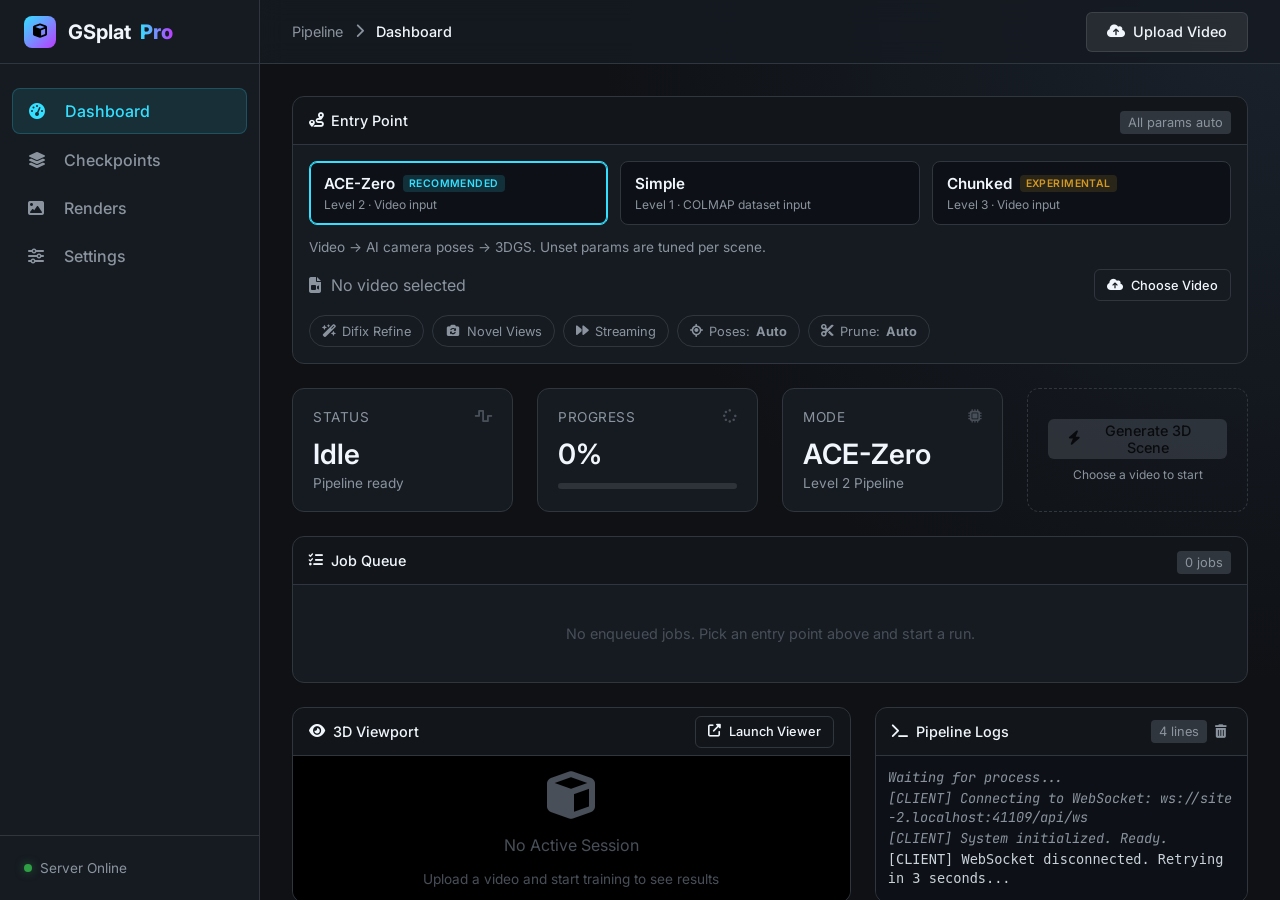
==== commit 039a8f61: "WIP baseline: stream pipeline, eval3d depth kernels, A/B harness Snapshot of uncommitted work before" ====
--- a/hypersplat/services/api/static/index.html
+++ b/hypersplat/services/api/static/index.html
@@ -81,6 +81,59 @@
 
                 <!-- Dashboard Tab -->
                 <div id="tab-dashboard" class="tab-section">
+                    <!-- Entry Point: one button per pipeline mode (from /api/info) -->
+                    <div class="panel entry-panel">
+                        <div class="panel-header">
+                            <div class="title">
+                                <i class="fa-solid fa-route"></i> Entry Point
+                            </div>
+                            <div class="controls">
+                                <span class="badge" id="auto-count" title="Params left unset are tuned per scene by the manager">All params auto</span>
+                            </div>
+                        </div>
+                        <div class="panel-body entry-body">
+                            <div class="mode-switch" id="mode-switch" role="radiogroup" aria-label="Pipeline mode">
+                                <!-- filled by script.js -->
+                            </div>
+                            <p class="mode-description" id="mode-description"></p>
+
+                            <div class="entry-input" id="video-input-row">
+                                <i class="fa-solid fa-file-video"></i>
+                                <span id="video-name" class="muted">No video selected</span>
+                                <button id="choose-video-btn" class="btn btn-sm btn-outline">
+                                    <i class="fa-solid fa-cloud-arrow-up"></i> Choose Video
+                                </button>
+                            </div>
+                            <div class="entry-input hidden" id="colmap-input-row">
+                                <i class="fa-solid fa-folder-open"></i>
+                                <input type="text" id="colmap-input" placeholder="/path/to/colmap_dataset (images/ + sparse/0)">
+                            </div>
+
+                            <div class="stage-toggles" id="stage-toggles">
+                                <button type="button" class="stage-btn" data-stage="difix" aria-pressed="false"
+                                    title="Closed-loop Difix refinement (--difix)">
+                                    <i class="fa-solid fa-wand-magic-sparkles"></i> Difix Refine
+                                </button>
+                                <button type="button" class="stage-btn" data-stage="use_zero123" aria-pressed="false"
+                                    title="GeNVS novel-view augmentation (--genvs)">
+                                    <i class="fa-solid fa-camera-rotate"></i> Novel Views
+                                </button>
+                                <button type="button" class="stage-btn" data-stage="streaming" aria-pressed="false"
+                                    title="Start 3DGS while poses are still being estimated (--streaming)">
+                                    <i class="fa-solid fa-forward"></i> Streaming
+                                </button>
+                                <button type="button" class="stage-btn tri" data-stage="skip_ace" data-state="auto"
+                                    title="Pose step: auto reuses existing poses when present">
+                                    <i class="fa-solid fa-location-crosshairs"></i> Poses: <b>Auto</b>
+                                </button>
+                                <button type="button" class="stage-btn tri" data-stage="prune" data-state="auto"
+                                    title="Floater pruning on the exported PLY (--prune / --no-prune)">
+                                    <i class="fa-solid fa-scissors"></i> Prune: <b>Auto</b>
+                                </button>
+                            </div>
+                        </div>
+                    </div>
+
                     <!-- Status Cards -->
                     <div class="kpi-grid">
                         <div class="kpi-card" id="status-card">
@@ -109,13 +162,14 @@
                                 <i class="fa-solid fa-microchip icon"></i>
                             </div>
                             <div class="value" id="mode-value">ACE-Zero</div>
-                            <div class="subtext">Level 2 Pipeline</div>
+                            <div class="subtext" id="mode-subtext">Level 2 Pipeline</div>
                         </div>
 
                         <div class="kpi-card action-card">
                             <button id="train-btn" class="btn btn-primary full-width" disabled>
-                                <i class="fa-solid fa-bolt"></i> Start Training
+                                <i class="fa-solid fa-bolt"></i> <span id="train-btn-label">Generate 3D Scene</span>
                             </button>
+                            <span class="action-hint" id="train-hint">Choose a video to start</span>
                             <button id="stop-btn" class="btn btn-danger full-width hidden">
                                 <i class="fa-solid fa-stop"></i> Stop
                             </button>
@@ -135,7 +189,7 @@
                         <div class="panel-body">
                             <div class="queue-list" id="queue-list">
                                 <div class="queue-empty">
-                                    <p>No enqueued jobs. Submit a training config under the Settings tab to get started.</p>
+                                    <p>No enqueued jobs. Pick an entry point above and start a run.</p>
                                 </div>
                             </div>
                         </div>
@@ -251,73 +305,103 @@
                             </div>
                         </div>
                         <div class="panel-body settings-grid">
-                            <div class="form-group">
-                                <label>Mode</label>
-                                <select id="mode-select">
-                                    <option value="ace_zero">ACE-Zero (Default)</option>
-                                    <option value="simple">Simple</option>
-                                    <option value="chunked">Chunked</option>
-                                </select>
-                            </div>
-                            <div class="form-group">
-                                <label>Quality</label>
-                                <select id="quality-mode">
+                            <p class="settings-note full-width">
+                                <i class="fa-solid fa-circle-info"></i>
+                                Leave a field on <b>Auto</b> (empty) to let the manager derive it from the video, poses and GPU.
+                                Anything you fill in is pinned and passed through as-is. Greyed-out fields don't apply to the selected entry point.
+                            </p>
+                            <div class="form-group" data-modes="ace_zero chunked">
+                                <label for="quality-mode">Pose Quality</label>
+                                <select id="quality-mode" data-key="quality_mode">
+                                    <option value="">Auto</option>
                                     <option value="fast">Fast</option>
-                                    <option value="balanced" selected>Balanced</option>
+                                    <option value="balanced">Balanced</option>
                                     <option value="quality">Quality</option>
                                 </select>
                             </div>
                             <div class="form-group">
-                                <label>Steps</label>
-                                <input type="number" id="max-steps" value="7000">
-                            </div>
-                            <div class="form-group row-group">
-                                <div class="col">
-                                    <label>FPS</label>
-                                    <input type="number" id="fps" value="2.0" step="0.5">
-                                </div>
-                                <div class="col">
-                                    <label>Downsample (Data Factor)</label>
-                                    <input type="number" id="data-factor" value="2" min="1" max="8">
-                                </div>
+                                <label for="max-steps">Steps</label>
+                                <input type="number" id="max-steps" data-key="max_steps" data-type="int" min="1" placeholder="auto">
+                            </div>
+                            <div class="form-group" data-modes="ace_zero chunked">
+                                <label for="fps">Extraction FPS</label>
+                                <input type="number" id="fps" data-key="fps" data-type="float" step="0.5" min="0.1" placeholder="auto">
                             </div>
                             <div class="form-group">
-                                <label>Depth Model</label>
-                                <select id="depth-model">
-                                    <option value="depth_anything">Depth Anything (Default)</option>
+                                <label for="data-factor">Downsample (Data Factor)</label>
+                                <input type="number" id="data-factor" data-key="data_factor" data-type="int" min="1" max="8" placeholder="auto">
+                            </div>
+                            <div class="form-group" data-modes="ace_zero chunked">
+                                <label for="depth-model">Depth Model</label>
+                                <select id="depth-model" data-key="depth_model">
+                                    <option value="">Auto</option>
+                                    <option value="depth_anything">Depth Anything</option>
                                     <option value="zoedepth">ZoeDepth</option>
+                                    <option value="midas">MiDaS</option>
                                 </select>
                             </div>
-                            <div class="form-group">
-                                <label>SH Degree</label>
-                                <input type="number" id="sh-degree" value="3" min="0" max="4">
-                            </div>
-                            <div class="form-group">
-                                <label>Means LR</label>
-                                <input type="number" id="means-lr" value="0.00016" step="0.00001">
-                            </div>
-                            <div class="form-group">
-                                <label>SSIM Weight</label>
-                                <input type="number" id="ssim-lambda" value="0.2" step="0.1">
+                            <div class="form-group" data-modes="ace_zero chunked">
+                                <label for="cap-max">Max Gaussians</label>
+                                <input type="number" id="cap-max" data-key="cap_max" data-type="int" min="1" placeholder="auto">
+                            </div>
+                            <div class="form-group" data-modes="ace_zero chunked">
+                                <label for="sh-degree">SH Degree</label>
+                                <input type="number" id="sh-degree" data-key="sh_degree" data-type="int" min="0" max="4" placeholder="auto">
+                            </div>
+                            <div class="form-group" data-modes="ace_zero chunked">
+                                <label for="means-lr">Means LR</label>
+                                <input type="number" id="means-lr" data-key="means_lr" data-type="float" step="0.00001" placeholder="auto">
+                            </div>
+                            <div class="form-group" data-modes="ace_zero chunked">
+                                <label for="ssim-lambda">SSIM Weight</label>
+                                <input type="number" id="ssim-lambda" data-key="ssim_lambda" data-type="float" step="0.05" placeholder="auto">
+                            </div>
+                            <div class="form-group" data-modes="ace_zero chunked">
+                                <label for="refine-loops">Difix Refine Loops</label>
+                                <input type="number" id="refine-loops" data-key="refine_loops" data-type="int" min="1" placeholder="auto">
+                            </div>
+                            <div class="form-group" data-modes="ace_zero chunked">
+                                <label for="genvs-views">Novel Views</label>
+                                <input type="number" id="genvs-views" data-key="genvs_views" data-type="int" min="1" placeholder="auto">
+                            </div>
+                            <div class="form-group" data-modes="ace_zero chunked">
+                                <label for="seed">Seed</label>
+                                <input type="number" id="seed" data-key="seed" data-type="int" placeholder="random">
+                            </div>
+                            <div class="form-group" data-modes="ace_zero chunked">
+                                <label for="pose-opt">Pose Optimization</label>
+                                <select id="pose-opt" data-key="pose_opt" data-type="bool">
+                                    <option value="">Auto</option>
+                                    <option value="true">On</option>
+                                    <option value="false">Off</option>
+                                </select>
+                            </div>
+                            <div class="form-group" data-modes="ace_zero chunked">
+                                <label for="early-stopping">Early Stopping</label>
+                                <select id="early-stopping" data-key="early_stopping" data-type="bool">
+                                    <option value="">Auto</option>
+                                    <option value="true">On</option>
+                                    <option value="false">Off</option>
+                                </select>
+                            </div>
+                            <div class="form-group full-width" data-modes="ace_zero chunked">
+                                <label class="checkbox-label">
+                                    <input type="checkbox" id="random-bkgd" data-key="random_bkgd"> Random Background (Anti-transparency)
+                                </label>
+                            </div>
+                            <div class="form-group full-width" data-modes="ace_zero chunked">
+                                <label class="checkbox-label">
+                                    <input type="checkbox" id="app-opt" data-key="app_opt"> Appearance Optimization
+                                </label>
                             </div>
                             <div class="form-group full-width">
                                 <label class="checkbox-label">
-                                    <input type="checkbox" id="random-bkgd"> Random Background (Anti-transparency)
+                                    <input type="checkbox" id="with-ut" data-key="with_ut"> 3DGUT (Unscented Transform)
                                 </label>
                             </div>
                             <div class="form-group full-width">
                                 <label class="checkbox-label">
-                                    <input type="checkbox" id="pose-opt" checked> Pose Optimization
-                                </label>
-                            </div>
-                            <div class="form-group full-width">
-                                <label class="checkbox-label">
-                                    <input type="checkbox" id="app-opt"> Appearance Optimization
-                                </label>
-                            </div>
-                            <div class="form-group full-width" style="border-top: 1px solid var(--border-color); padding-top: 12px; margin-top: 4px;">
-                                <label class="checkbox-label">
-                                    <input type="checkbox" id="skip-ace"> Skip Step 1 (Use Existing Poses)
+                                    <input type="checkbox" id="with-eval3d" data-key="with_eval3d"> 3D Evaluation
                                 </label>
                             </div>
                         </div>
--- a/hypersplat/services/api/static/style_settings.css
+++ b/hypersplat/services/api/static/style_settings.css
@@ -68,3 +68,195 @@
     border: 1px solid var(--border-color);
     cursor: pointer;
 }
+
+.settings-note {
+    font-size: 0.85rem;
+    color: var(--text-secondary);
+    line-height: 1.5;
+}
+
+.form-group.is-disabled {
+    opacity: 0.35;
+    pointer-events: none;
+}
+
+.form-group input.is-set,
+.form-group select.is-set {
+    border-color: var(--accent-secondary);
+}
+
+/* Entry Point panel */
+.entry-panel {
+    margin-bottom: 24px;
+}
+
+.entry-body {
+    padding: 16px;
+    display: flex;
+    flex-direction: column;
+    gap: 14px;
+    overflow: visible;
+}
+
+.mode-switch {
+    display: grid;
+    grid-template-columns: repeat(auto-fit, minmax(180px, 1fr));
+    gap: 12px;
+}
+
+.mode-btn {
+    display: flex;
+    flex-direction: column;
+    align-items: flex-start;
+    gap: 4px;
+    padding: 12px 14px;
+    background: #0d1117;
+    border: 1px solid var(--border-color);
+    border-radius: 8px;
+    color: var(--text-primary);
+    font-family: 'Inter', sans-serif;
+    text-align: left;
+    cursor: pointer;
+    transition: border-color var(--transition-speed), box-shadow var(--transition-speed);
+}
+
+.mode-btn:hover:not(:disabled) {
+    border-color: var(--text-secondary);
+}
+
+.mode-btn[aria-checked="true"] {
+    border-color: var(--accent-primary);
+    box-shadow: 0 0 0 1px var(--accent-primary) inset;
+}
+
+.mode-btn:disabled {
+    opacity: 0.5;
+    cursor: not-allowed;
+}
+
+.mode-btn .mode-title {
+    font-weight: 600;
+    font-size: 0.95rem;
+    display: flex;
+    align-items: center;
+    gap: 8px;
+}
+
+.mode-btn .mode-meta {
+    font-size: 0.75rem;
+    color: var(--text-secondary);
+}
+
+.mode-tag {
+    font-size: 0.65rem;
+    font-weight: 600;
+    text-transform: uppercase;
+    letter-spacing: 0.04em;
+    padding: 2px 6px;
+    border-radius: 4px;
+    background: rgba(51, 224, 255, 0.15);
+    color: var(--accent-primary);
+}
+
+.mode-tag.warn {
+    background: rgba(210, 153, 34, 0.15);
+    color: var(--accent-warning);
+}
+
+.mode-description {
+    font-size: 0.85rem;
+    color: var(--text-secondary);
+}
+
+.entry-input {
+    display: flex;
+    align-items: center;
+    gap: 10px;
+    color: var(--text-secondary);
+}
+
+.entry-input .muted {
+    flex: 1;
+    min-width: 0;
+    overflow: hidden;
+    text-overflow: ellipsis;
+    white-space: nowrap;
+}
+
+.entry-input input[type="text"] {
+    flex: 1;
+    min-width: 0;
+    background-color: #0d1117;
+    border: 1px solid var(--border-color);
+    border-radius: 6px;
+    padding: 8px 12px;
+    color: var(--text-primary);
+    font-family: 'JetBrains Mono', monospace;
+    font-size: 0.85rem;
+    outline: none;
+}
+
+.entry-input input[type="text"]:focus {
+    border-color: var(--accent-primary);
+}
+
+.stage-toggles {
+    display: flex;
+    flex-wrap: wrap;
+    gap: 8px;
+}
+
+.stage-btn {
+    height: 32px;
+    padding: 0 12px;
+    display: inline-flex;
+    align-items: center;
+    gap: 6px;
+    border-radius: 16px;
+    border: 1px solid var(--border-color);
+    background: transparent;
+    color: var(--text-secondary);
+    font-family: 'Inter', sans-serif;
+    font-size: 0.8rem;
+    cursor: pointer;
+    transition: all var(--transition-speed);
+}
+
+.stage-btn:hover:not(:disabled) {
+    color: var(--text-primary);
+    border-color: var(--text-secondary);
+}
+
+.stage-btn[aria-pressed="true"],
+.stage-btn.tri[data-state="on"] {
+    color: var(--accent-primary);
+    border-color: var(--accent-primary);
+    background: rgba(51, 224, 255, 0.08);
+}
+
+.stage-btn.tri[data-state="off"] {
+    color: var(--accent-warning);
+    border-color: rgba(210, 153, 34, 0.5);
+}
+
+.stage-btn:disabled {
+    opacity: 0.35;
+    cursor: not-allowed;
+}
+
+.action-card {
+    gap: 8px;
+}
+
+.action-hint {
+    font-size: 0.75rem;
+    color: var(--text-secondary);
+    text-align: center;
+}
+
+.btn:focus-visible,
+.mode-btn:focus-visible,
+.stage-btn:focus-visible {
+    outline: 2px solid var(--accent-primary);
+    outline-offset: 2px;
+}
